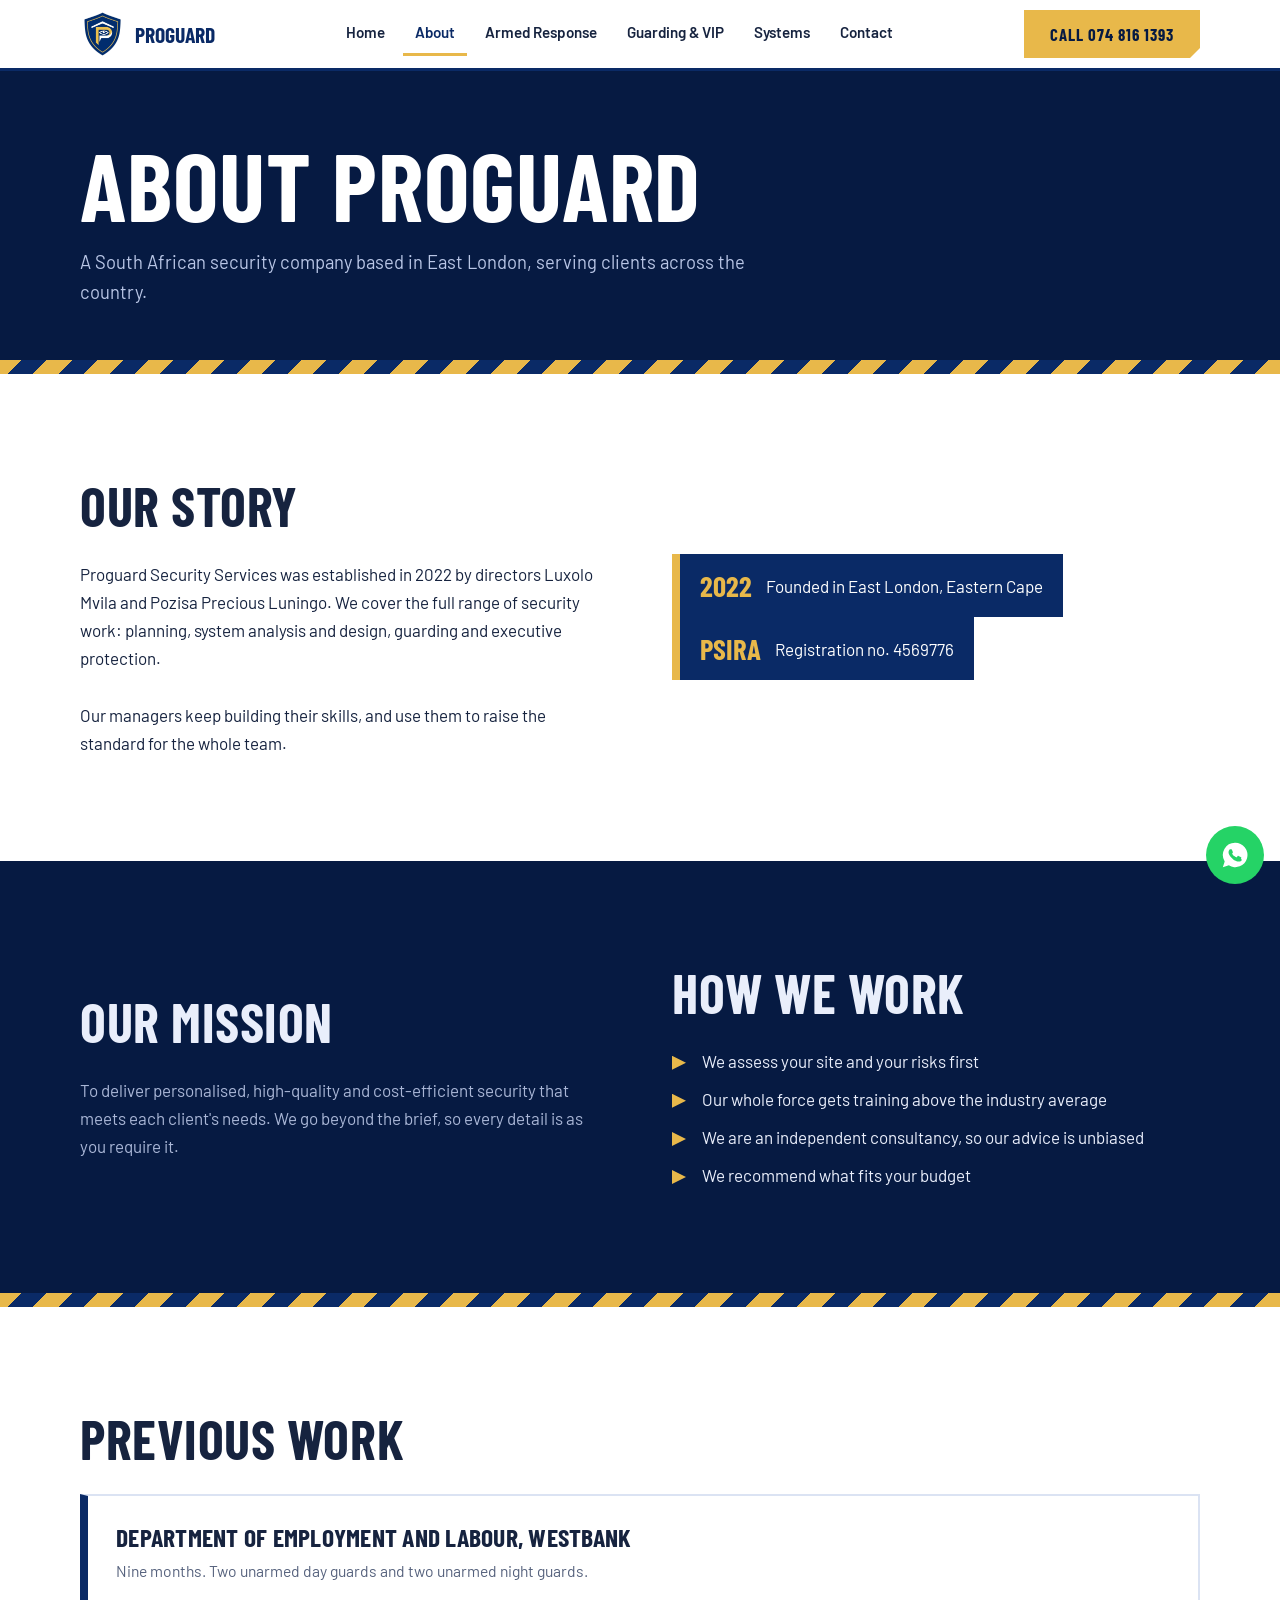
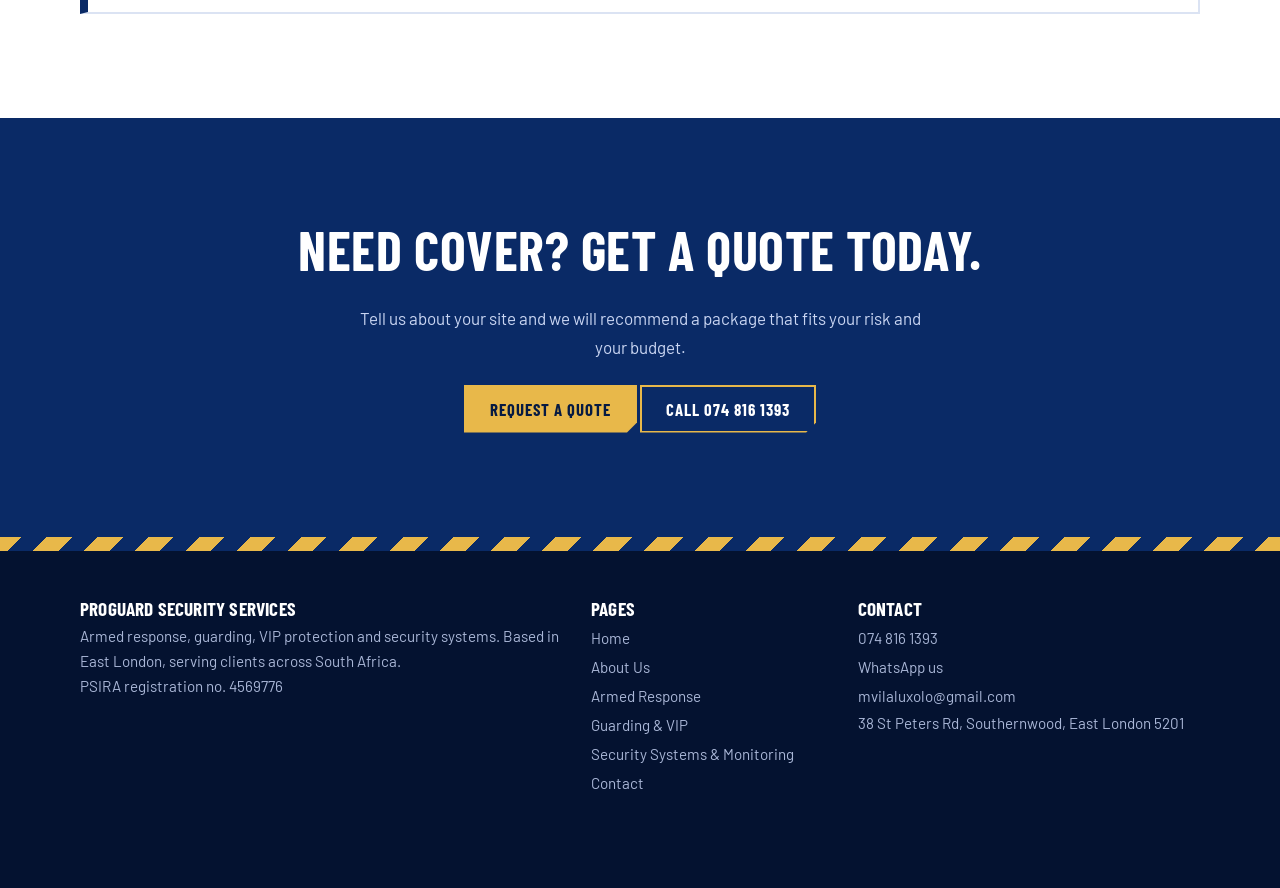
==== about.html @ 5c3c4e78 "Add files via upload" ====
<!doctype html><html lang="en-ZA"><head><meta charset="utf-8"><meta name="viewport" content="width=device-width,initial-scale=1">
<title>About Us | Proguard Security Services, East London</title><meta name="description" content="About Proguard Security Services, founded 2022 in East London.">
<link rel="icon" href="images/logo-shield.png"><meta property="og:image" content="images/car.jpg">
<link rel="preconnect" href="https://fonts.googleapis.com"><link rel="preconnect" href="https://fonts.gstatic.com" crossorigin>
<link href="https://fonts.googleapis.com/css2?family=Barlow:wght@400;600&family=Barlow+Condensed:wght@600;700&display=swap" rel="stylesheet">
<link rel="stylesheet" href="css/style.css">
<script type="application/ld+json">{"@context":"https://schema.org","@type":"SecurityService","name":"Proguard Security Services","telephone":"+27748161393","email":"mvilaluxolo@gmail.com","address":{"@type":"PostalAddress","streetAddress":"38 St Peters Rd, Southernwood","addressLocality":"East London","addressRegion":"Eastern Cape","postalCode":"5201","addressCountry":"ZA"}}</script></head><body>
<header><div class="w nav"><a class="brand" href="index.html"><img src="images/logo-shield.png" alt="">Proguard</a>
<nav aria-label="Main"><ul><li><a href="index.html">Home</a></li><li><a href="about.html" aria-current="page">About</a></li><li><a href="armed-response.html">Armed Response</a></li><li><a href="guarding-vip.html">Guarding & VIP</a></li><li><a href="security-systems.html">Systems</a></li><li><a href="contact.html">Contact</a></li></ul></nav><a class="btn nc" href="tel:+27748161393">Call 074 816 1393</a><button class="burger" aria-label="Menu" aria-expanded="false">Menu</button></div></header>
<main><section class="page-h"><div class="w"><h1>About Proguard</h1><p>A South African security company based in East London, serving clients across the country.</p></div></section><div class="hz"></div><section class="sec"><div class="w split"><div class="rv"><h2>Our story</h2><p>Proguard Security Services was established in 2022 by directors Luxolo Mvila and Pozisa Precious Luningo. We cover the full range of security work: planning, system analysis and design, guarding and executive protection.</p><br><p>Our managers keep building their skills, and use them to raise the standard for the whole team.</p></div><div class="rv"><div class="badge"><b>2022</b><span>Founded in East London, Eastern Cape</span></div><br><div class="badge"><b>PSIRA</b><span>Registration no. 4569776</span></div></div></div></section>
<section class="sec dark"><div class="w split"><div class="rv"><h2>Our mission</h2><p class="mut">To deliver personalised, high-quality and cost-efficient security that meets each client's needs. We go beyond the brief, so every detail is as you require it.</p></div><div class="rv"><h2>How we work</h2><ul class="list"><li>We assess your site and your risks first</li><li>Our whole force gets training above the industry average</li><li>We are an independent consultancy, so our advice is unbiased</li><li>We recommend what fits your budget</li></ul></div></div></section><div class="hz"></div>
<section class="sec"><div class="w"><h2 class="rv">Previous work</h2><div class="card rv"><h3>Department of Employment and Labour, Westbank</h3><p>Nine months. Two unarmed day guards and two unarmed night guards.</p></div></div></section><section class="sec cta"><div class="w rv"><h2>Need cover? Get a quote today.</h2><p>Tell us about your site and we will recommend a package that fits your risk and your budget.</p><a class="btn" href="contact.html">Request a quote</a> <a class="btn o" href="tel:+27748161393">Call 074 816 1393</a></div></section></main>
<div class="hz"></div><footer><div class="w grid"><div><h3>Proguard Security Services</h3><p>Armed response, guarding, VIP protection and security systems. Based in East London, serving clients across South Africa.</p><p>PSIRA registration no. 4569776</p></div>
<div><h3>Pages</h3><a href="index.html">Home</a><a href="about.html">About Us</a><a href="armed-response.html">Armed Response</a><a href="guarding-vip.html">Guarding & VIP</a><a href="security-systems.html">Security Systems & Monitoring</a><a href="contact.html">Contact</a></div><div><h3>Contact</h3><a href="tel:+27748161393">074 816 1393</a><a href="https://wa.me/27748161393">WhatsApp us</a><a href="mailto:mvilaluxolo@gmail.com">mvilaluxolo@gmail.com</a><p>38 St Peters Rd, Southernwood, East London 5201</p></div></div></footer>
<a class="wa" href="https://wa.me/27748161393" aria-label="Chat on WhatsApp"><svg viewBox="0 0 32 32"><path d="M16 3a13 13 0 0 0-11 19.8L3 29l6.4-2A13 13 0 1 0 16 3zm7.4 18.3c-.3.9-1.8 1.7-2.5 1.7-.6.1-1.4.1-2.3-.1-.5-.2-1.200-.4-2-.8-3.600-1.600-5.900-5.200-6.100-5.400-.2-.2-1.400-1.900-1.400-3.600s.9-2.500 1.200-2.900c.3-.3.7-.4.9-.4h.7c.2 0 .5-.1.8.6l1 2.400c.1.200.1.400 0 .6l-.5.700c-.2.200-.3.400-.1.700.2.300.8 1.300 1.700 2.100 1.100 1 2.100 1.300 2.400 1.500.3.100.5.100.7-.1l1-1.200c.2-.3.500-.2.800-.1l2.300 1.100c.3.200.5.200.6.400.1.100.1.800-.2 1.600z"/></svg></a><script src="js/main.js"></script></body></html>
---- css/style.css ----
:root{--navy:#0a2a66;--ink:#061a42;--gold:#e8b84a;--amber:#ffb020;--bg:#fff;--soft:#f2f5fb;--tx:#16233f;--mut:#56627d}
*{box-sizing:border-box;margin:0}html{scroll-behavior:smooth}
body{font:17px/1.65 "Barlow",system-ui,sans-serif;color:var(--tx);background:var(--bg);overflow-x:hidden}
h1,h2,h3{font-family:"Barlow Condensed",Impact,sans-serif;line-height:1.02;letter-spacing:.01em;text-transform:uppercase}
h1{font-size:clamp(2.8rem,9vw,6rem)}h2{font-size:clamp(2rem,5vw,3.4rem);margin-bottom:.5em}h3{font-size:1.6rem;margin-bottom:.3em}
img{max-width:100%;display:block}a{color:inherit}
.w{width:min(1120px,92%);margin:auto}.sec{padding:clamp(56px,9vw,104px) 0}
.dark{background:var(--ink);color:#e9eefb}.dark .mut{color:#a9b6d6}.mut{color:var(--mut)}.soft{background:var(--soft)}
.hz{height:14px;background:repeating-linear-gradient(-45deg,var(--gold) 0 18px,var(--navy) 18px 36px)}
header{position:sticky;top:0;z-index:50;background:rgba(255,255,255,.94);backdrop-filter:blur(8px);border-bottom:3px solid var(--navy)}
.nav{display:flex;align-items:center;justify-content:space-between;height:68px}
.brand{display:flex;align-items:center;gap:10px;text-decoration:none;font:700 1.35rem "Barlow Condensed";color:var(--navy);text-transform:uppercase}
.brand img{height:46px}
nav ul{display:flex;gap:6px;list-style:none;padding:0}nav a{display:block;padding:8px 12px;text-decoration:none;font-weight:600;font-size:.95rem;border-bottom:3px solid transparent}
nav a:hover,nav a[aria-current]{border-color:var(--gold);color:var(--navy)}
.btn{display:inline-block;padding:14px 26px;font:700 1.05rem "Barlow Condensed";text-transform:uppercase;letter-spacing:.06em;text-decoration:none;background:var(--gold);color:var(--ink);border:0;cursor:pointer;clip-path:polygon(0 0,100% 0,100% calc(100% - 10px),calc(100% - 10px) 100%,0 100%);transition:transform .2s,background .2s}
.btn:hover{transform:translateY(-3px);background:#f4c867}.btn.o{background:transparent;color:#fff;box-shadow:inset 0 0 0 2px var(--gold)}
.burger{display:none;background:none;border:2px solid var(--navy);padding:8px 10px;font-weight:700;color:var(--navy)}
:focus-visible{outline:3px solid var(--amber);outline-offset:3px}
.hero{background:radial-gradient(circle at 75% 40%,#12409a,var(--ink) 62%);color:#fff;position:relative;overflow:hidden;padding:clamp(48px,8vw,96px) 0}
.hero .w{display:grid;grid-template-columns:1.2fr 1fr;gap:40px;align-items:center}
.hero p{max-width:34em;color:#c9d5f2;margin:20px 0 28px;font-size:1.15rem}.hero .btn{margin:0 10px 10px 0}
.ln{display:block;overflow:hidden}.ln span{display:block;transform:translateY(105%);animation:up .9s cubic-bezier(.2,.7,.2,1) forwards;animation-delay:calc(var(--i)*.14s + .2s)}
.ln:last-child{color:var(--gold)}@keyframes up{to{transform:none}}
.radar{position:relative;aspect-ratio:1;display:grid;place-items:center;max-width:430px;margin:auto;width:100%}
.radar i{position:absolute;inset:0;border:2px solid var(--amber);border-radius:50%;opacity:0;animation:ring 5s ease-out infinite;animation-delay:calc(var(--i)*1.66s)}
.radar::before{content:"";position:absolute;inset:6%;border-radius:50%;background:conic-gradient(from 0deg,rgba(255,176,32,.38),transparent 28%);animation:spin 7s linear infinite}
.radar img{position:relative;width:62%;background:#fff;border-radius:50% 50% 46% 46%;padding:6%;box-shadow:0 0 60px rgba(255,176,32,.35)}
@keyframes ring{0%{transform:scale(.45);opacity:.9}100%{transform:scale(1.05);opacity:0}}@keyframes spin{to{transform:rotate(360deg)}}
.tick{background:var(--gold);color:var(--ink);overflow:hidden;white-space:nowrap;font:700 1.3rem "Barlow Condensed";text-transform:uppercase;padding:12px 0}
.tick div{display:inline-block;animation:tk 30s linear infinite}.tick span{margin:0 22px}.tick b{color:var(--navy)}
@keyframes tk{to{transform:translateX(-50%)}}
.stats{display:grid;grid-template-columns:repeat(3,1fr);gap:20px;text-align:center}
.stats strong{display:block;font:700 clamp(3rem,8vw,5.2rem) "Barlow Condensed";color:var(--navy);line-height:1}
.stats div{border-top:4px solid var(--gold);padding-top:14px}
.split{display:grid;grid-template-columns:1fr 1fr;gap:clamp(28px,5vw,64px);align-items:center}
.car{position:relative;overflow:hidden;clip-path:inset(0 0 100% 0);transition:clip-path 1.2s cubic-bezier(.7,0,.2,1);aspect-ratio:4/5;background:var(--navy)}
.car.in{clip-path:inset(0)}.car img{width:100%;height:118%;object-fit:cover;will-change:transform}
.car::after{content:"";position:absolute;top:0;left:20%;width:60%;height:10px;background:var(--amber);filter:blur(8px);animation:pulse 1.6s ease-in-out infinite}
@keyframes pulse{50%{opacity:.15}}
.grid{display:grid;grid-template-columns:repeat(auto-fit,minmax(250px,1fr));gap:22px}
.card{background:#fff;border:2px solid #dbe3f3;border-left:8px solid var(--navy);padding:28px;transition:transform .25s,border-color .25s,box-shadow .25s}
.card:hover{transform:translateY(-6px);border-left-color:var(--gold);box-shadow:0 14px 34px -14px rgba(10,42,102,.45),0 0 0 3px rgba(255,176,32,.25)}
.card p{color:var(--mut);font-size:.98rem}.card a.m{font-weight:700;color:var(--navy);text-decoration:none}
.steps{display:grid;grid-template-columns:repeat(4,1fr);gap:0;counter-reset:s;position:relative}
.step{padding:26px 22px 26px 0;border-top:4px solid #2a4a8a;opacity:.45;transition:.6s;counter-increment:s}
.step::before{content:counter(s);display:grid;place-items:center;width:44px;height:44px;border-radius:50%;background:#2a4a8a;font:700 1.4rem "Barlow Condensed";margin:-47px 0 14px;transition:.6s}
.step.on{opacity:1;border-color:var(--amber)}.step.on::before{background:var(--amber);color:var(--ink);box-shadow:0 0 0 8px rgba(255,176,32,.2)}
.step h3{font-size:1.4rem}
.list{list-style:none;padding:0;display:grid;gap:10px}.list li{padding-left:30px;position:relative}
.list li::before{content:"";position:absolute;left:0;top:.5em;width:14px;height:14px;background:var(--gold);clip-path:polygon(0 0,100% 50%,0 100%)}
.badge{display:inline-flex;gap:14px;align-items:center;background:var(--navy);color:#fff;padding:14px 20px;border-left:8px solid var(--gold)}
.badge b{font:700 1.8rem "Barlow Condensed";color:var(--gold)}
.page-h{background:var(--ink);color:#fff;padding:64px 0 52px}.page-h p{color:#b9c6e6;max-width:38em;font-size:1.15rem;margin-top:14px}
.cta{background:var(--navy);color:#fff;text-align:center}.cta p{margin:0 auto 24px;max-width:34em;color:#c9d5f2}
form{display:grid;gap:14px}label{font-weight:600;font-size:.9rem}input,select,textarea{width:100%;padding:13px;font:inherit;border:2px solid #c5d0e8;background:#fff;margin-top:4px}
input:focus,select:focus,textarea:focus{border-color:var(--navy);outline:0;box-shadow:0 0 0 3px rgba(232,184,74,.5)}
footer{background:#041230;color:#a9b6d6;padding:48px 0 90px;font-size:.95rem}footer .grid{grid-template-columns:2fr 1fr 1.4fr}footer h3{color:#fff;font-size:1.2rem}footer a{text-decoration:none;display:block;padding:2px 0}footer a:hover{color:var(--gold)}
.wa{position:fixed;right:16px;bottom:16px;z-index:60;width:58px;height:58px;border-radius:50%;background:#25d366;display:grid;place-items:center;box-shadow:0 0 0 0 rgba(37,211,102,.6);animation:wp 2.4s infinite}
.wa svg{width:30px;fill:#fff}@keyframes wp{70%{box-shadow:0 0 0 18px rgba(37,211,102,0)}}
.rv{opacity:0;transform:translateY(26px);transition:opacity .7s,transform .7s}.rv.in{opacity:1;transform:none}
@media(max-width:860px){.hero .w,.split{grid-template-columns:1fr}.radar{max-width:300px;order:-1}.steps{grid-template-columns:1fr 1fr;row-gap:30px}.steps .step{padding-top:30px}footer .grid{grid-template-columns:1fr}
.burger{display:block}nav ul{display:none;position:absolute;left:0;right:0;top:71px;background:#fff;flex-direction:column;padding:10px 4%;border-bottom:3px solid var(--navy)}nav ul.open{display:flex}.nc{display:none}.stats strong{font-size:2.8rem}}
@media(prefers-reduced-motion:reduce){*,*::before,*::after{animation:none!important;transition:none!important}.ln span{transform:none}.rv{opacity:1;transform:none}.car{clip-path:none}.step{opacity:1}.tick{overflow-x:auto}html{scroll-behavior:auto}}
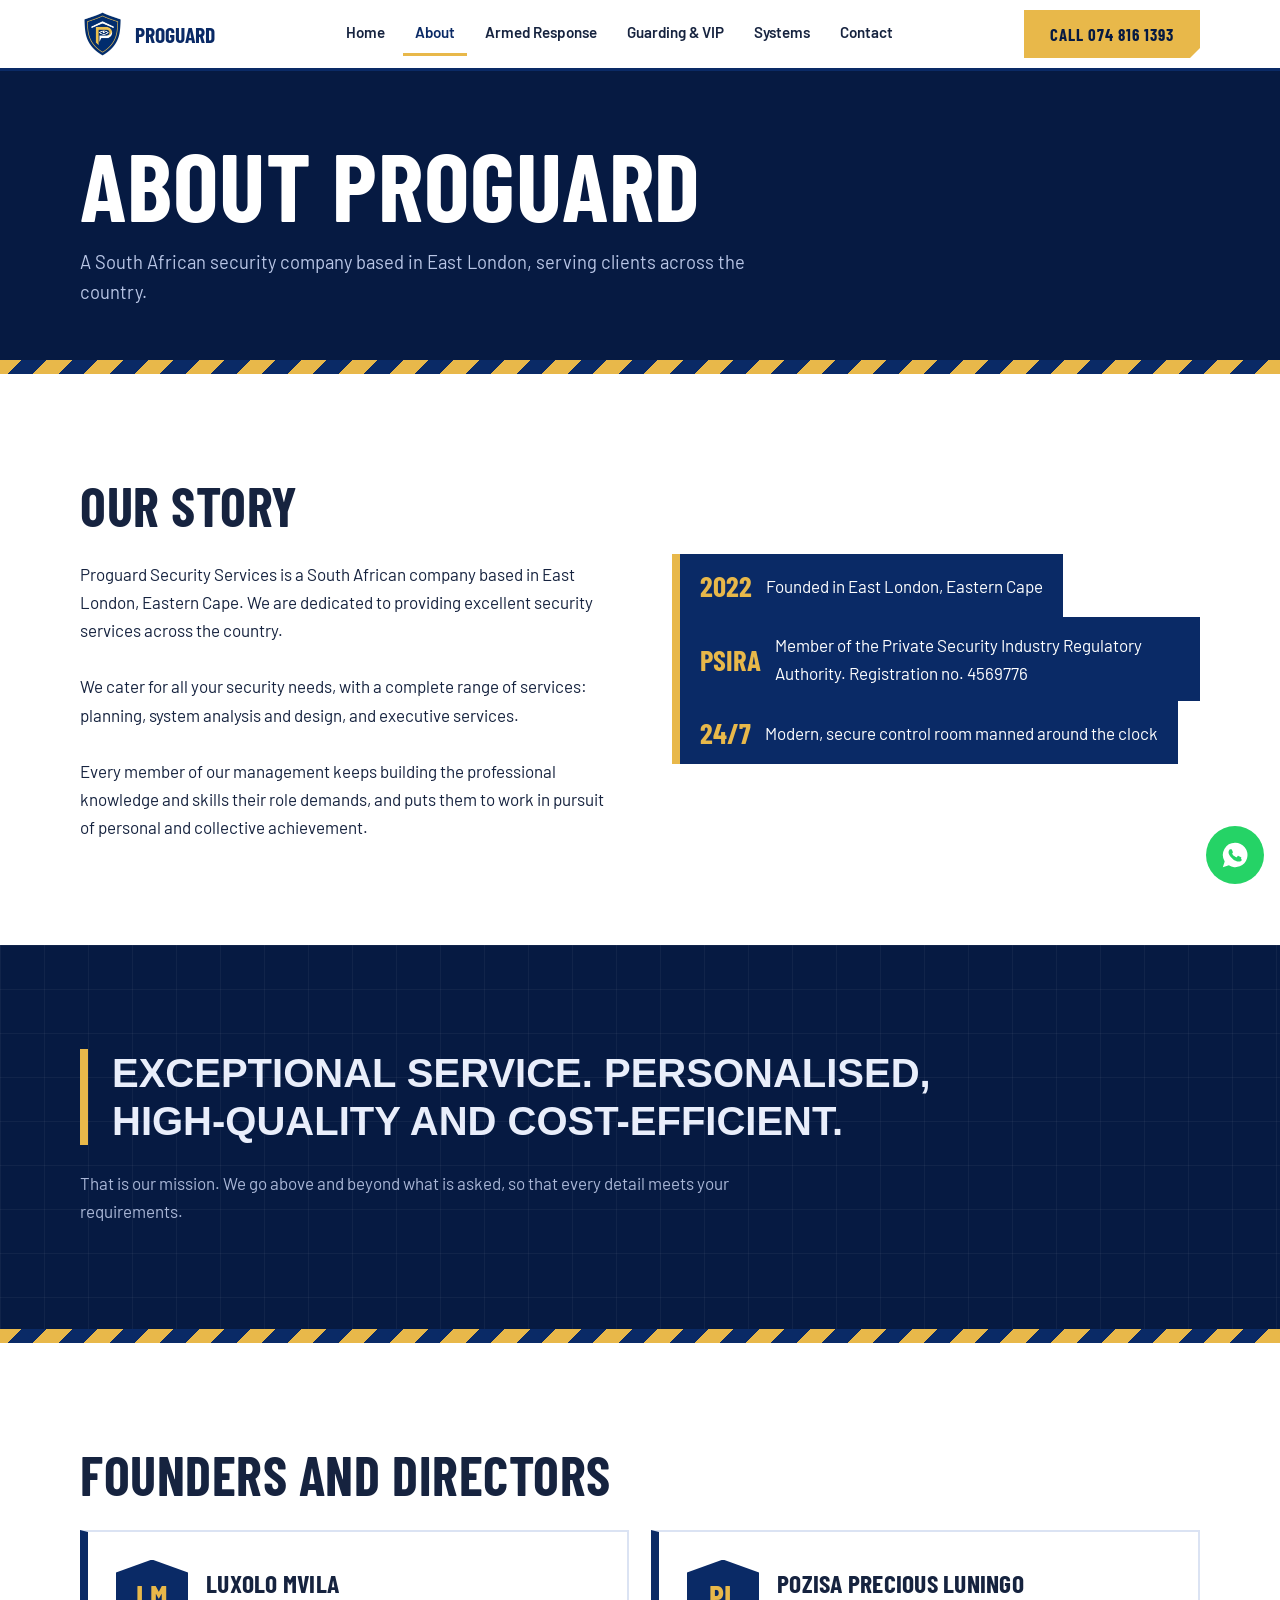
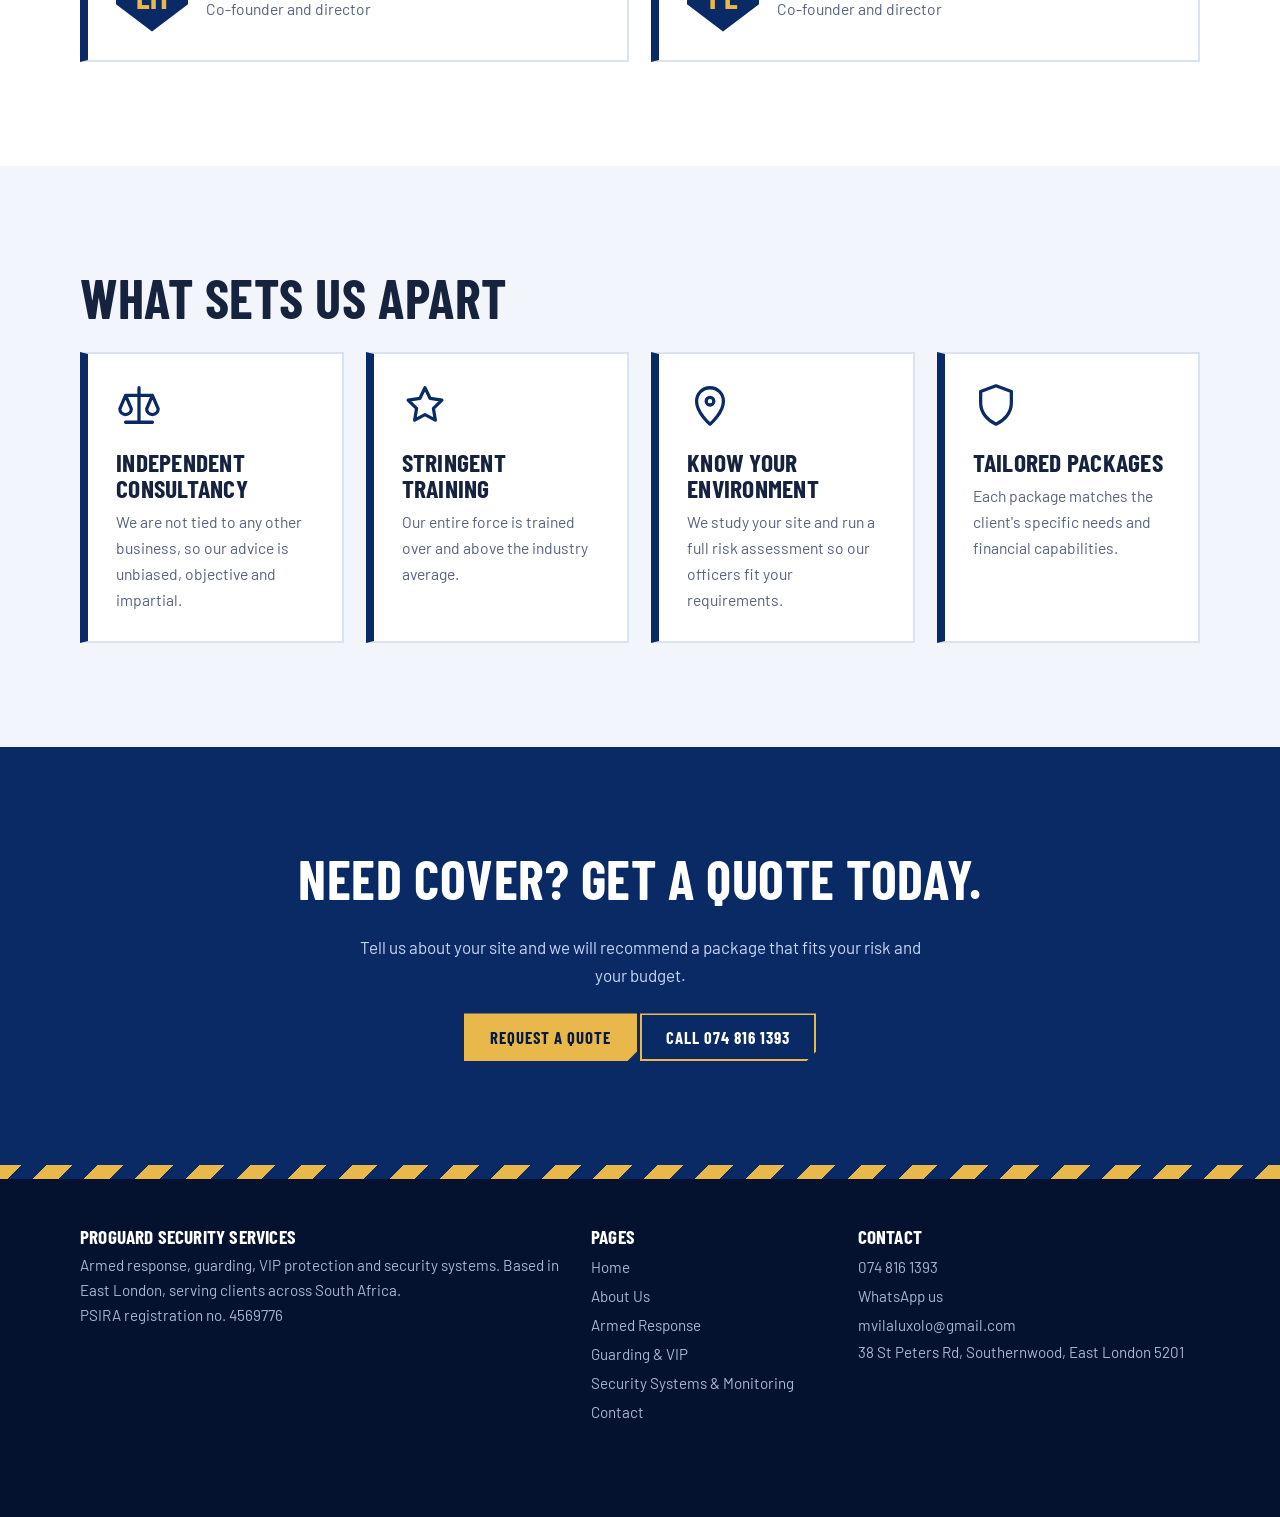
==== commit a3119be9: "Add files via upload" ====
--- a/about.html
+++ b/about.html
@@ -7,9 +7,10 @@
 <script type="application/ld+json">{"@context":"https://schema.org","@type":"SecurityService","name":"Proguard Security Services","telephone":"+27748161393","email":"mvilaluxolo@gmail.com","address":{"@type":"PostalAddress","streetAddress":"38 St Peters Rd, Southernwood","addressLocality":"East London","addressRegion":"Eastern Cape","postalCode":"5201","addressCountry":"ZA"}}</script></head><body>
 <header><div class="w nav"><a class="brand" href="index.html"><img src="images/logo-shield.png" alt="">Proguard</a>
 <nav aria-label="Main"><ul><li><a href="index.html">Home</a></li><li><a href="about.html" aria-current="page">About</a></li><li><a href="armed-response.html">Armed Response</a></li><li><a href="guarding-vip.html">Guarding & VIP</a></li><li><a href="security-systems.html">Systems</a></li><li><a href="contact.html">Contact</a></li></ul></nav><a class="btn nc" href="tel:+27748161393">Call 074 816 1393</a><button class="burger" aria-label="Menu" aria-expanded="false">Menu</button></div></header>
-<main><section class="page-h"><div class="w"><h1>About Proguard</h1><p>A South African security company based in East London, serving clients across the country.</p></div></section><div class="hz"></div><section class="sec"><div class="w split"><div class="rv"><h2>Our story</h2><p>Proguard Security Services was established in 2022 by directors Luxolo Mvila and Pozisa Precious Luningo. We cover the full range of security work: planning, system analysis and design, guarding and executive protection.</p><br><p>Our managers keep building their skills, and use them to raise the standard for the whole team.</p></div><div class="rv"><div class="badge"><b>2022</b><span>Founded in East London, Eastern Cape</span></div><br><div class="badge"><b>PSIRA</b><span>Registration no. 4569776</span></div></div></div></section>
-<section class="sec dark"><div class="w split"><div class="rv"><h2>Our mission</h2><p class="mut">To deliver personalised, high-quality and cost-efficient security that meets each client's needs. We go beyond the brief, so every detail is as you require it.</p></div><div class="rv"><h2>How we work</h2><ul class="list"><li>We assess your site and your risks first</li><li>Our whole force gets training above the industry average</li><li>We are an independent consultancy, so our advice is unbiased</li><li>We recommend what fits your budget</li></ul></div></div></section><div class="hz"></div>
-<section class="sec"><div class="w"><h2 class="rv">Previous work</h2><div class="card rv"><h3>Department of Employment and Labour, Westbank</h3><p>Nine months. Two unarmed day guards and two unarmed night guards.</p></div></div></section><section class="sec cta"><div class="w rv"><h2>Need cover? Get a quote today.</h2><p>Tell us about your site and we will recommend a package that fits your risk and your budget.</p><a class="btn" href="contact.html">Request a quote</a> <a class="btn o" href="tel:+27748161393">Call 074 816 1393</a></div></section></main>
+<main><section class="page-h"><div class="w"><h1>About Proguard</h1><p>A South African security company based in East London, serving clients across the country.</p></div></section><div class="hz"></div><section class="sec"><div class="w split"><div class="rv"><h2>Our story</h2><p>Proguard Security Services is a South African company based in East London, Eastern Cape. We are dedicated to providing excellent security services across the country.</p><br><p>We cater for all your security needs, with a complete range of services: planning, system analysis and design, and executive services.</p><br><p>Every member of our management keeps building the professional knowledge and skills their role demands, and puts them to work in pursuit of personal and collective achievement.</p></div><div class="rv"><div class="badge"><b>2022</b><span>Founded in East London, Eastern Cape</span></div><br><div class="badge"><b>PSIRA</b><span>Member of the Private Security Industry Regulatory Authority. Registration no. 4569776</span></div><br><div class="badge"><b>24/7</b><span>Modern, secure control room manned around the clock</span></div></div></div></section>
+<section class="sec dark gb"><div class="w"><p class="quote rv">Exceptional service. Personalised, high-quality and cost-efficient.</p><p class="mut rv" style="margin-top:24px;max-width:40em">That is our mission. We go above and beyond what is asked, so that every detail meets your requirements.</p></div></section><div class="hz"></div>
+<section class="sec"><div class="w"><h2 class="rv">Founders and directors</h2><div class="grid"><div class="card rv dir"><span>LM</span><div><h3>Luxolo Mvila</h3><p class="mut">Co-founder and director</p></div></div><div class="card rv dir"><span>PL</span><div><h3>Pozisa Precious Luningo</h3><p class="mut">Co-founder and director</p></div></div></div></div></section>
+<section class="sec soft"><div class="w"><h2 class="rv">What sets us apart</h2><div class="grid"><div class="card rv"><svg class="ico" viewBox="0 0 24 24" aria-hidden="true"><path d="M12 3v18M5 21h14M5 7h14M5 7l-3 7a3 3 0 006 0zM19 7l-3 7a3 3 0 006 0z"/></svg><h3>Independent consultancy</h3><p>We are not tied to any other business, so our advice is unbiased, objective and impartial.</p></div><div class="card rv"><svg class="ico" viewBox="0 0 24 24" aria-hidden="true"><path d="M12 3l2.7 5.6 6.1.9-4.4 4.3 1 6.1L12 17l-5.4 2.9 1-6.1L3.2 9.500l6.100-.9z"/></svg><h3>Stringent training</h3><p>Our entire force is trained over and above the industry average.</p></div><div class="card rv"><svg class="ico" viewBox="0 0 24 24" aria-hidden="true"><path d="M12 22s7-6 7-12a7 7 0 10-14 0c0 6 7 12 7 12zM12 12a2 2 0 100-4 2 2 0 000 4z"/></svg><h3>Know your environment</h3><p>We study your site and run a full risk assessment so our officers fit your requirements.</p></div><div class="card rv"><svg class="ico" viewBox="0 0 24 24" aria-hidden="true"><path d="M12 2l8 3v6c0 5-3.5 9-8 11-4.5-2-8-6-8-11V5z"/></svg><h3>Tailored packages</h3><p>Each package matches the client's specific needs and financial capabilities.</p></div></div></div></section><section class="sec cta"><div class="w rv"><h2>Need cover? Get a quote today.</h2><p>Tell us about your site and we will recommend a package that fits your risk and your budget.</p><a class="btn" href="contact.html">Request a quote</a> <a class="btn o" href="tel:+27748161393">Call 074 816 1393</a></div></section></main>
 <div class="hz"></div><footer><div class="w grid"><div><h3>Proguard Security Services</h3><p>Armed response, guarding, VIP protection and security systems. Based in East London, serving clients across South Africa.</p><p>PSIRA registration no. 4569776</p></div>
 <div><h3>Pages</h3><a href="index.html">Home</a><a href="about.html">About Us</a><a href="armed-response.html">Armed Response</a><a href="guarding-vip.html">Guarding & VIP</a><a href="security-systems.html">Security Systems & Monitoring</a><a href="contact.html">Contact</a></div><div><h3>Contact</h3><a href="tel:+27748161393">074 816 1393</a><a href="https://wa.me/27748161393">WhatsApp us</a><a href="mailto:mvilaluxolo@gmail.com">mvilaluxolo@gmail.com</a><p>38 St Peters Rd, Southernwood, East London 5201</p></div></div></footer>
 <a class="wa" href="https://wa.me/27748161393" aria-label="Chat on WhatsApp"><svg viewBox="0 0 32 32"><path d="M16 3a13 13 0 0 0-11 19.8L3 29l6.4-2A13 13 0 1 0 16 3zm7.4 18.3c-.3.9-1.8 1.7-2.5 1.7-.6.1-1.4.1-2.3-.1-.5-.2-1.200-.4-2-.8-3.600-1.600-5.900-5.200-6.100-5.400-.2-.2-1.400-1.900-1.400-3.600s.9-2.500 1.200-2.900c.3-.3.7-.4.9-.4h.7c.2 0 .5-.1.8.6l1 2.400c.1.200.1.400 0 .6l-.5.700c-.2.200-.3.400-.1.700.2.300.8 1.300 1.700 2.100 1.100 1 2.100 1.300 2.400 1.500.3.100.5.100.7-.1l1-1.200c.2-.3.500-.2.800-.1l2.300 1.100c.3.200.5.200.6.400.1.100.1.800-.2 1.600z"/></svg></a><script src="js/main.js"></script></body></html>
--- a/css/style.css
+++ b/css/style.css
@@ -10,11 +10,11 @@
 .hz{height:14px;background:repeating-linear-gradient(-45deg,var(--gold) 0 18px,var(--navy) 18px 36px)}
 header{position:sticky;top:0;z-index:50;background:rgba(255,255,255,.94);backdrop-filter:blur(8px);border-bottom:3px solid var(--navy)}
 .nav{display:flex;align-items:center;justify-content:space-between;height:68px}
-.brand{display:flex;align-items:center;gap:10px;text-decoration:none;font:700 1.35rem "Barlow Condensed";color:var(--navy);text-transform:uppercase}
+.brand{display:flex;align-items:center;gap:10px;text-decoration:none;font:700 1.35rem "Barlow Condensed",Impact,sans-serif;color:var(--navy);text-transform:uppercase}
 .brand img{height:46px}
 nav ul{display:flex;gap:6px;list-style:none;padding:0}nav a{display:block;padding:8px 12px;text-decoration:none;font-weight:600;font-size:.95rem;border-bottom:3px solid transparent}
 nav a:hover,nav a[aria-current]{border-color:var(--gold);color:var(--navy)}
-.btn{display:inline-block;padding:14px 26px;font:700 1.05rem "Barlow Condensed";text-transform:uppercase;letter-spacing:.06em;text-decoration:none;background:var(--gold);color:var(--ink);border:0;cursor:pointer;clip-path:polygon(0 0,100% 0,100% calc(100% - 10px),calc(100% - 10px) 100%,0 100%);transition:transform .2s,background .2s}
+.btn{display:inline-block;padding:14px 26px;font:700 1.05rem "Barlow Condensed",Impact,sans-serif;text-transform:uppercase;letter-spacing:.06em;text-decoration:none;background:var(--gold);color:var(--ink);border:0;cursor:pointer;clip-path:polygon(0 0,100% 0,100% calc(100% - 10px),calc(100% - 10px) 100%,0 100%);transition:transform .2s,background .2s}
 .btn:hover{transform:translateY(-3px);background:#f4c867}.btn.o{background:transparent;color:#fff;box-shadow:inset 0 0 0 2px var(--gold)}
 .burger{display:none;background:none;border:2px solid var(--navy);padding:8px 10px;font-weight:700;color:var(--navy)}
 :focus-visible{outline:3px solid var(--amber);outline-offset:3px}
@@ -28,11 +28,11 @@
 .radar::before{content:"";position:absolute;inset:6%;border-radius:50%;background:conic-gradient(from 0deg,rgba(255,176,32,.38),transparent 28%);animation:spin 7s linear infinite}
 .radar img{position:relative;width:62%;background:#fff;border-radius:50% 50% 46% 46%;padding:6%;box-shadow:0 0 60px rgba(255,176,32,.35)}
 @keyframes ring{0%{transform:scale(.45);opacity:.9}100%{transform:scale(1.05);opacity:0}}@keyframes spin{to{transform:rotate(360deg)}}
-.tick{background:var(--gold);color:var(--ink);overflow:hidden;white-space:nowrap;font:700 1.3rem "Barlow Condensed";text-transform:uppercase;padding:12px 0}
+.tick{background:var(--gold);color:var(--ink);overflow:hidden;white-space:nowrap;font:700 1.3rem "Barlow Condensed",Impact,sans-serif;text-transform:uppercase;padding:12px 0}
 .tick div{display:inline-block;animation:tk 30s linear infinite}.tick span{margin:0 22px}.tick b{color:var(--navy)}
 @keyframes tk{to{transform:translateX(-50%)}}
 .stats{display:grid;grid-template-columns:repeat(3,1fr);gap:20px;text-align:center}
-.stats strong{display:block;font:700 clamp(3rem,8vw,5.2rem) "Barlow Condensed";color:var(--navy);line-height:1}
+.stats strong{display:block;font:700 clamp(3rem,8vw,5.2rem) "Barlow Condensed",Impact,sans-serif;color:var(--navy);line-height:1}
 .stats div{border-top:4px solid var(--gold);padding-top:14px}
 .split{display:grid;grid-template-columns:1fr 1fr;gap:clamp(28px,5vw,64px);align-items:center}
 .car{position:relative;overflow:hidden;clip-path:inset(0 0 100% 0);transition:clip-path 1.2s cubic-bezier(.7,0,.2,1);aspect-ratio:4/5;background:var(--navy)}
@@ -45,13 +45,13 @@
 .card p{color:var(--mut);font-size:.98rem}.card a.m{font-weight:700;color:var(--navy);text-decoration:none}
 .steps{display:grid;grid-template-columns:repeat(4,1fr);gap:0;counter-reset:s;position:relative}
 .step{padding:26px 22px 26px 0;border-top:4px solid #2a4a8a;opacity:.45;transition:.6s;counter-increment:s}
-.step::before{content:counter(s);display:grid;place-items:center;width:44px;height:44px;border-radius:50%;background:#2a4a8a;font:700 1.4rem "Barlow Condensed";margin:-47px 0 14px;transition:.6s}
+.step::before{content:counter(s);display:grid;place-items:center;width:44px;height:44px;border-radius:50%;background:#2a4a8a;font:700 1.4rem "Barlow Condensed",Impact,sans-serif;margin:-47px 0 14px;transition:.6s}
 .step.on{opacity:1;border-color:var(--amber)}.step.on::before{background:var(--amber);color:var(--ink);box-shadow:0 0 0 8px rgba(255,176,32,.2)}
 .step h3{font-size:1.4rem}
 .list{list-style:none;padding:0;display:grid;gap:10px}.list li{padding-left:30px;position:relative}
 .list li::before{content:"";position:absolute;left:0;top:.5em;width:14px;height:14px;background:var(--gold);clip-path:polygon(0 0,100% 50%,0 100%)}
 .badge{display:inline-flex;gap:14px;align-items:center;background:var(--navy);color:#fff;padding:14px 20px;border-left:8px solid var(--gold)}
-.badge b{font:700 1.8rem "Barlow Condensed";color:var(--gold)}
+.badge b{font:700 1.8rem "Barlow Condensed",Impact,sans-serif;color:var(--gold)}
 .page-h{background:var(--ink);color:#fff;padding:64px 0 52px}.page-h p{color:#b9c6e6;max-width:38em;font-size:1.15rem;margin-top:14px}
 .cta{background:var(--navy);color:#fff;text-align:center}.cta p{margin:0 auto 24px;max-width:34em;color:#c9d5f2}
 form{display:grid;gap:14px}label{font-weight:600;font-size:.9rem}input,select,textarea{width:100%;padding:13px;font:inherit;border:2px solid #c5d0e8;background:#fff;margin-top:4px}
@@ -63,3 +63,23 @@
 @media(max-width:860px){.hero .w,.split{grid-template-columns:1fr}.radar{max-width:300px;order:-1}.steps{grid-template-columns:1fr 1fr;row-gap:30px}.steps .step{padding-top:30px}footer .grid{grid-template-columns:1fr}
 .burger{display:block}nav ul{display:none;position:absolute;left:0;right:0;top:71px;background:#fff;flex-direction:column;padding:10px 4%;border-bottom:3px solid var(--navy)}nav ul.open{display:flex}.nc{display:none}.stats strong{font-size:2.8rem}}
 @media(prefers-reduced-motion:reduce){*,*::before,*::after{animation:none!important;transition:none!important}.ln span{transform:none}.rv{opacity:1;transform:none}.car{clip-path:none}.step{opacity:1}.tick{overflow-x:auto}html{scroll-behavior:auto}}
+.gb{background-color:var(--ink);background-image:linear-gradient(rgba(255,255,255,.045) 1px,transparent 1px),linear-gradient(90deg,rgba(255,255,255,.045) 1px,transparent 1px);background-size:44px 44px}
+.brk{position:relative}.brk::before,.brk::after{content:"";position:absolute;width:34px;height:34px;border:4px solid var(--gold);z-index:2;pointer-events:none}
+.brk::before{top:10px;left:10px;border-right:0;border-bottom:0}.brk::after{bottom:10px;right:10px;border-left:0;border-top:0}
+.ico{width:46px;height:46px;stroke:var(--navy);fill:none;stroke-width:1.7;stroke-linecap:round;stroke-linejoin:round;margin-bottom:14px}
+.dark .ico,.ico.g{stroke:var(--gold)}.card:hover .ico{stroke:var(--amber)}
+.card ul{margin-top:14px;font-size:.95rem}
+.why{display:grid;grid-template-columns:repeat(auto-fit,minmax(300px,1fr));gap:18px}
+.why div{border-left:5px solid var(--gold);padding:6px 0 6px 20px}.why h3{color:#fff;font-size:1.45rem}.why p{color:#a9b6d6;font-size:.98rem}
+.steps.s3{grid-template-columns:repeat(3,1fr)}
+.tiles{display:grid;grid-template-columns:repeat(4,1fr);gap:12px}@media(max-width:700px){.tiles{grid-template-columns:repeat(2,1fr)}}
+.tiles div{background:#fff;border:2px solid #dbe3f3;padding:18px 10px;text-align:center;font:700 1.1rem "Barlow Condensed",Impact,sans-serif;text-transform:uppercase;color:var(--navy);transition:.25s}
+.tiles div:hover{background:var(--navy);color:var(--gold);transform:translateY(-4px)}.tiles .ico{margin:0 auto 8px;width:36px;height:36px}.tiles div:hover .ico{stroke:var(--gold)}
+.spec{display:grid;border-top:3px solid var(--navy)}.spec div{display:grid;grid-template-columns:190px 1fr;gap:16px;padding:14px 0;border-bottom:1px solid #cfd8ec}.spec b{font:700 1.2rem "Barlow Condensed",Impact,sans-serif;text-transform:uppercase;color:var(--navy)}
+.big{font:700 clamp(3rem,10vw,7rem) "Barlow Condensed",Impact,sans-serif;line-height:.9;text-transform:uppercase;color:var(--gold)}
+.tl{margin:22px 0;display:grid;gap:22px}.tl p{font:700 1.15rem "Barlow Condensed",Impact,sans-serif;text-transform:uppercase;margin-bottom:8px}
+.tl div{height:8px;background:#2a4a8a;position:relative;display:flex;justify-content:space-around;align-items:center}.tl i{width:20px;height:20px;border-radius:50%;background:var(--amber);box-shadow:0 0 0 6px rgba(255,176,32,.25);animation:pulse 2s infinite}
+.dir{display:flex;gap:18px;align-items:center}.dir span{flex:none;width:72px;height:72px;display:grid;place-items:center;background:var(--navy);color:var(--gold);font:700 2rem "Barlow Condensed",Impact,sans-serif;clip-path:polygon(50% 0,100% 18%,100% 62%,50% 100%,0 62%,0 18%)}
+.dir h3{margin:0}.dir p{margin:0!important}
+.quote{font:600 clamp(1.6rem,4vw,2.5rem)/1.2 "Barlow Condensed",Impact,sans-serif;text-transform:uppercase;max-width:22em;border-left:8px solid var(--gold);padding-left:24px}
+@media(max-width:860px){.steps.s3{grid-template-columns:1fr}.spec div{grid-template-columns:1fr;gap:2px}}
